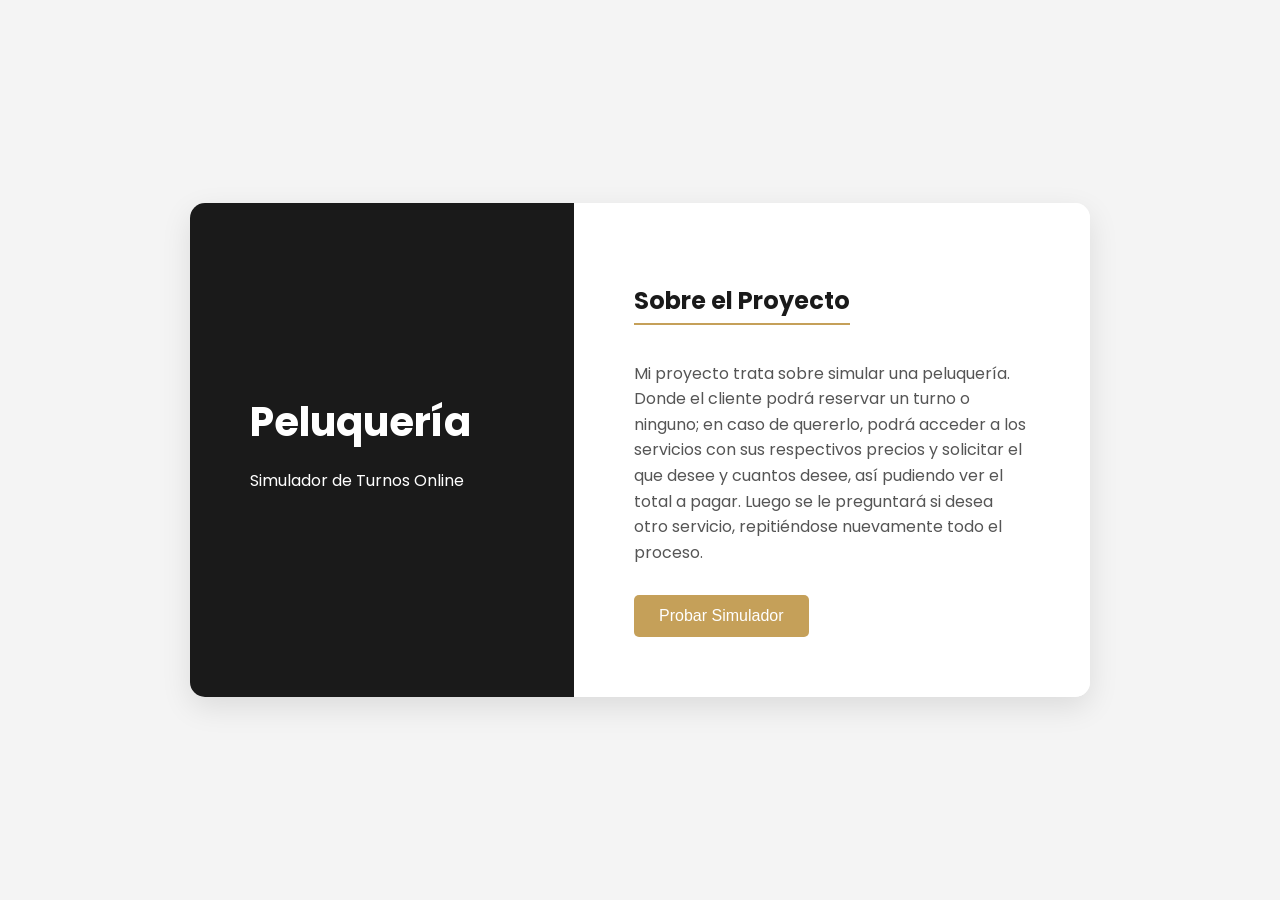
==== index.html @ aebc92c2 "Basicamente cree todo y ahora lo voy a subir para poder entregarlo" ====
<!DOCTYPE html>
<html lang="en">
<head>
    <meta charset="UTF-8">
    <meta name="viewport" content="width=device-width, initial-scale=1.0">
    <title>Document</title>
    <link rel="stylesheet" href="style.css">
</head>
<body>
    <div class="contenedor">
    <div class="lado-izquierdo">
        <h1>Peluquería </h1>
        <p class="subtitulo">Simulador de Turnos Online</p>
    </div>
    
    <div class="lado-derecho">
        <h2>Sobre el Proyecto</h2>
        <p>Mi proyecto trata sobre simular una peluquería. Donde el cliente podrá reservar un turno o ninguno; en caso de quererlo, podrá acceder a los servicios con sus respectivos precios y solicitar el que desee y cuantos desee, así pudiendo ver el total a pagar. Luego se le preguntará si desea otro servicio, repitiéndose nuevamente todo el proceso.</p>
        <button onclick="saludar()" class="btn-comenzar">Probar Simulador</button>
    </div>
</div>
    <script src="main.js"></script>
</body>
</html>
---- style.css ----
@import url('https://fonts.googleapis.com/css2?family=Poppins:wght@300;400;600&display=swap');

body {
    margin: 0;
    font-family: 'Poppins', sans-serif;
    background-color: #f4f4f4;
    display: flex;
    justify-content: center;
    align-items: center;
    height: 100vh;
}

.contenedor {
    display: flex;
    max-width: 900px;
    background: white;
    box-shadow: 0 10px 30px rgba(0,0,0,0.1);
    border-radius: 15px;
    overflow: hidden;
}


.lado-izquierdo {
    background-color: #1a1a1a;
    color: white;
    padding: 60px;
    flex: 1;
    display: flex;
    flex-direction: column;
    justify-content: center;
}

.lado-izquierdo h1 {
    font-size: 2.5rem;
    margin: 0;
}

.lado-izquierdo h1 span {
    color: #c5a059; 
    display: block;
}


.lado-derecho {
    padding: 60px;
    flex: 1.5;
    background-color: #ffffff;
}

.lado-derecho h2 {
    color: #1a1a1a;
    border-bottom: 2px solid #c5a059;
    display: inline-block;
    padding-bottom: 5px;
}

.lado-derecho p {
    line-height: 1.6;
    color: #555;
    margin-bottom: 30px;
}


.btn-comenzar {
    background-color: #c5a059;
    color: white;
    border: none;
    padding: 12px 25px;
    border-radius: 5px;
    font-size: 1rem;
    cursor: pointer;
    transition: 0.3s;
}

.btn-comenzar:hover {
    background-color: #a38446;
}
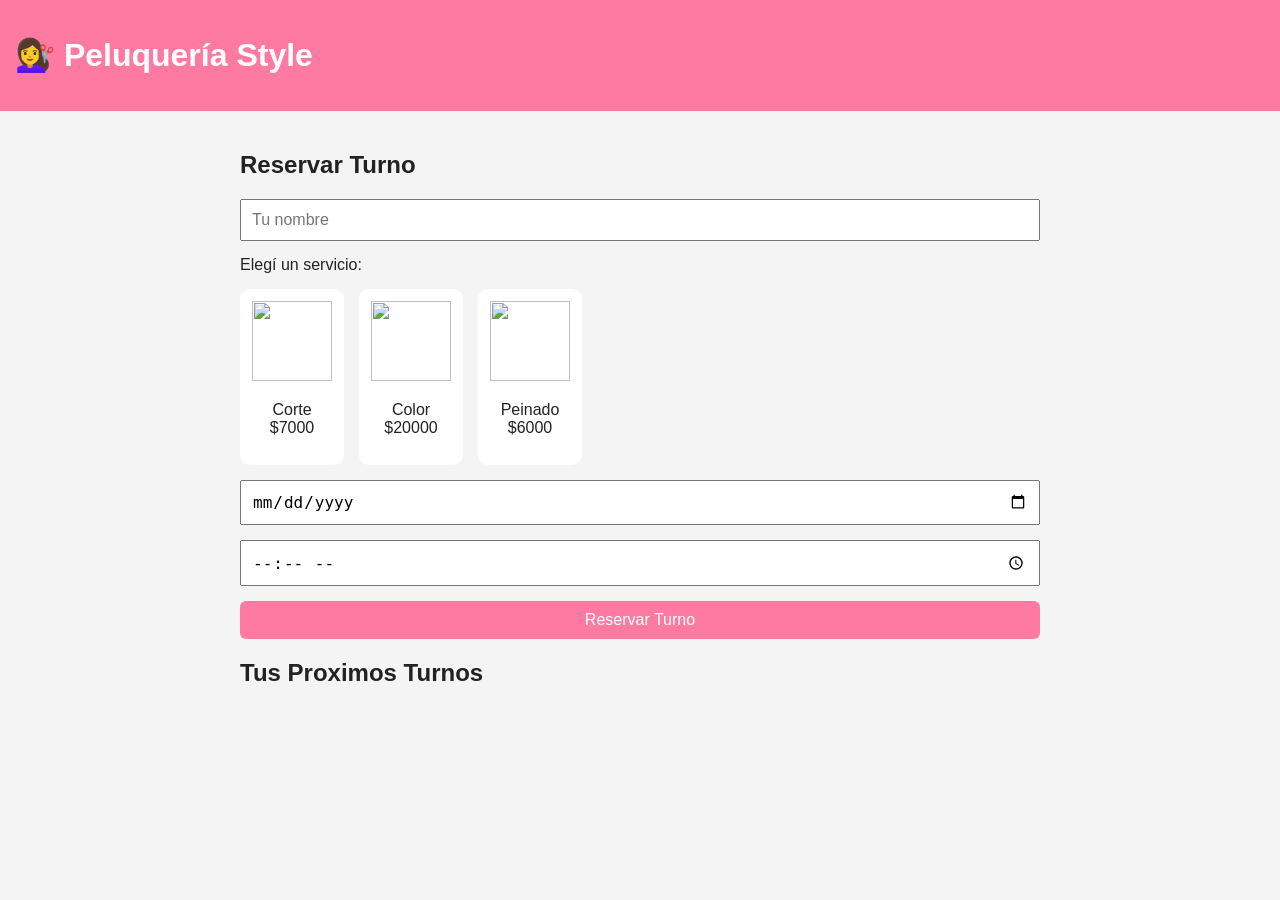
==== commit f0b2a1d6: "Cambie todo el js, ahora se guardan los turnos y cambio el diseño de la pagina" ====
--- a/index.html
+++ b/index.html
@@ -1,24 +1,69 @@
 <!DOCTYPE html>
-<html lang="en">
+<html lang="es">
 <head>
     <meta charset="UTF-8">
-    <meta name="viewport" content="width=device-width, initial-scale=1.0">
-    <title>Document</title>
+    <title>Peluquería Style</title>
     <link rel="stylesheet" href="style.css">
 </head>
+
 <body>
-    <div class="contenedor">
-    <div class="lado-izquierdo">
-        <h1>Peluquería </h1>
-        <p class="subtitulo">Simulador de Turnos Online</p>
-    </div>
-    
-    <div class="lado-derecho">
-        <h2>Sobre el Proyecto</h2>
-        <p>Mi proyecto trata sobre simular una peluquería. Donde el cliente podrá reservar un turno o ninguno; en caso de quererlo, podrá acceder a los servicios con sus respectivos precios y solicitar el que desee y cuantos desee, así pudiendo ver el total a pagar. Luego se le preguntará si desea otro servicio, repitiéndose nuevamente todo el proceso.</p>
-        <button onclick="saludar()" class="btn-comenzar">Probar Simulador</button>
-    </div>
-</div>
-    <script src="main.js"></script>
+
+<header>
+    <h1>💇‍♀️ Peluquería Style</h1>
+    <!-- <button id="darkModeBtn">🌙 Dark Mode</button> -->
+</header>
+
+<main>
+
+    <h2>Reservar Turno</h2>
+
+    <form id="formTurno">
+
+        <input type="text" id="nombre" placeholder="Tu nombre" required>
+
+        <label>Elegí un servicio:</label>
+
+        <div class="servicios">
+
+            <label id="corte" class="card">
+                <input type="radio" name="servicio" value="Corte" required>
+                <img src="https://i.imgur.com/Wk8KZ9p.png">
+                <p>Corte<br>
+                $7000
+                </p>
+            </label>
+
+            <label id="color" class="card">
+                <input type="radio" name="servicio" value="Color">
+                <img src="https://i.imgur.com/Y7pY7XK.png">
+                <p>Color <br>
+                $20000
+                </p>
+            </label>
+
+            <label id="peinado" class="card">
+                <input type="radio" name="servicio" value="Peinado">
+                <img src="https://i.imgur.com/cYQFZ4B.png">
+                <p>Peinado<br>
+                $6000
+                </p>
+            </label>
+
+        </div>
+
+        <input type="date" id="fecha" required>
+        <input type="time" id="hora" required>
+
+        <button id="boton" type="submit">Reservar Turno</button>
+
+    </form>
+
+    <h2>Tus Proximos Turnos</h2>
+    <div id="listaTurnos"></div>
+
+</main>
+
+<script src="maindos.js"></script>
+
 </body>
 </html>
--- a/style.css
+++ b/style.css
@@ -1,78 +1,108 @@
-
-@import url('https://fonts.googleapis.com/css2?family=Poppins:wght@300;400;600&display=swap');
-
 body {
+    font-family: Arial, sans-serif;
     margin: 0;
-    font-family: 'Poppins', sans-serif;
-    background-color: #f4f4f4;
-    display: flex;
-    justify-content: center;
-    align-items: center;
-    height: 100vh;
-}
-
-.contenedor {
-    display: flex;
-    max-width: 900px;
-    background: white;
-    box-shadow: 0 10px 30px rgba(0,0,0,0.1);
-    border-radius: 15px;
-    overflow: hidden;
-}
-
-
-.lado-izquierdo {
-    background-color: #1a1a1a;
-    color: white;
-    padding: 60px;
-    flex: 1;
-    display: flex;
-    flex-direction: column;
-    justify-content: center;
-}
-
-.lado-izquierdo h1 {
-    font-size: 2.5rem;
-    margin: 0;
-}
-
-.lado-izquierdo h1 span {
-    color: #c5a059; 
-    display: block;
-}
-
-
-.lado-derecho {
-    padding: 60px;
-    flex: 1.5;
-    background-color: #ffffff;
-}
-
-.lado-derecho h2 {
-    color: #1a1a1a;
-    border-bottom: 2px solid #c5a059;
-    display: inline-block;
-    padding-bottom: 5px;
-}
-
-.lado-derecho p {
-    line-height: 1.6;
-    color: #555;
-    margin-bottom: 30px;
-}
-
-
-.btn-comenzar {
-    background-color: #c5a059;
-    color: white;
-    border: none;
-    padding: 12px 25px;
-    border-radius: 5px;
-    font-size: 1rem;
-    cursor: pointer;
+    background: #f4f4f4;
+    color: #222;
     transition: 0.3s;
 }
 
-.btn-comenzar:hover {
-    background-color: #a38446;
+header {
+    display: flex;
+    justify-content: space-between;
+    align-items: center;
+    padding: 15px;
+    background: #ff7aa2;
+    color: white;
+}
+
+main {
+    max-width: 800px;
+    margin: auto;
+    padding: 20px;
+}
+
+form {
+    display: flex;
+    flex-direction: column;
+    gap: 15px;
+}
+
+input, button {
+    padding: 10px;
+    font-size: 16px;
+}
+
+button {
+    background: #ff7aa2;
+    border: none;
+    color: white;
+    cursor: pointer;
+    border-radius: 6px;
+}
+
+button:hover {
+    background: #ff4f85;
+}
+
+/* SERVICIOS */
+
+.servicios {
+    display: flex;
+    gap: 15px;
+}
+
+.card {
+    border: 2px solid transparent;
+    padding: 10px;
+    border-radius: 10px;
+    text-align: center;
+    cursor: pointer;
+    background: white;
+    transition: 0.3s;
+}
+
+.card img {
+    width: 80px;
+    height: 80px;
+}
+
+.card:hover {
+    transform: scale(1.05);
+}
+
+.card input {
+    display: none;
+}
+
+.card input:checked + img {
+    border: 3px solid #ff7aa2;
+    border-radius: 10px;
+}
+
+/* TURNOS */
+
+.turno {
+    background: white;
+    padding: 10px;
+    margin: 10px 0;
+    border-left: 5px solid #ff7aa2;
+}
+
+/* DARK MODE */
+
+.dark {
+    background: #1e1e1e;
+    color: white;
+}
+
+.dark header {
+    background: #111;
+}
+
+.dark .card {
+    background: #2a2a2a;
+}
+
+.dark .turno {
+    background: #2a2a2a;
 }
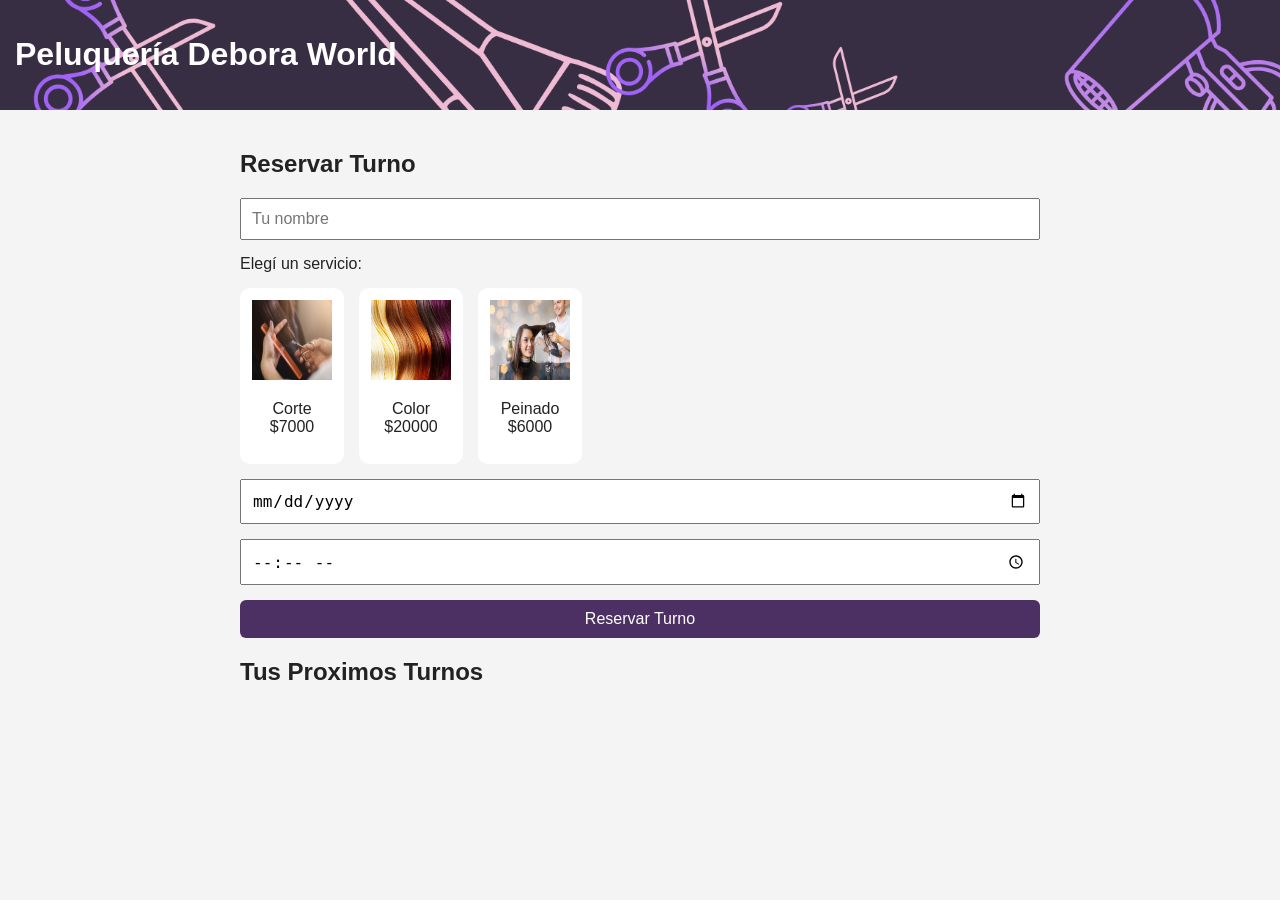
==== commit 1e715606: "le agregue mas estilo" ====
--- a/index.html
+++ b/index.html
@@ -2,14 +2,14 @@
 <html lang="es">
 <head>
     <meta charset="UTF-8">
-    <title>Peluquería Style</title>
+    <title>Peluquería Debora World</title>
     <link rel="stylesheet" href="style.css">
 </head>
 
 <body>
 
 <header>
-    <h1>💇‍♀️ Peluquería Style</h1>
+    <h1> Peluquería Debora World</h1>
     <!-- <button id="darkModeBtn">🌙 Dark Mode</button> -->
 </header>
 
@@ -27,7 +27,7 @@
 
             <label id="corte" class="card">
                 <input type="radio" name="servicio" value="Corte" required>
-                <img src="https://i.imgur.com/Wk8KZ9p.png">
+                <img src="corte.jpg">
                 <p>Corte<br>
                 $7000
                 </p>
@@ -35,7 +35,7 @@
 
             <label id="color" class="card">
                 <input type="radio" name="servicio" value="Color">
-                <img src="https://i.imgur.com/Y7pY7XK.png">
+                <img src="color.jpg">
                 <p>Color <br>
                 $20000
                 </p>
@@ -43,7 +43,7 @@
 
             <label id="peinado" class="card">
                 <input type="radio" name="servicio" value="Peinado">
-                <img src="https://i.imgur.com/cYQFZ4B.png">
+                <img src="peinado.jpg">
                 <p>Peinado<br>
                 $6000
                 </p>
@@ -63,7 +63,7 @@
 
 </main>
 
-<script src="maindos.js"></script>
+<script src="main.js"></script>
 
 </body>
 </html>
--- a/style.css
+++ b/style.css
@@ -11,7 +11,9 @@
     justify-content: space-between;
     align-items: center;
     padding: 15px;
-    background: #ff7aa2;
+    background-image: url("headeroficial.png");
+    background-repeat: no-repeat;
+    background-size: cover;
     color: white;
 }
 
@@ -33,7 +35,7 @@
 }
 
 button {
-    background: #ff7aa2;
+    background: #4c3063;
     border: none;
     color: white;
     cursor: pointer;
@@ -41,7 +43,7 @@
 }
 
 button:hover {
-    background: #ff4f85;
+    background: #e5a8bb;
 }
 
 /* SERVICIOS */
@@ -83,9 +85,62 @@
 
 .turno {
     background: white;
-    padding: 10px;
-    margin: 10px 0;
+    padding: 15px;
+    margin: 15px 0;
     border-left: 5px solid #ff7aa2;
+    border-radius: 8px;
+    box-shadow: 0 2px 8px rgba(0,0,0,0.1);
+    display: flex;
+    justify-content: space-between;
+    align-items: center;
+    gap: 15px;
+    transition: 0.3s;
+}
+
+.turno:hover {
+    box-shadow: 0 4px 12px rgba(0,0,0,0.15);
+}
+
+.turno-info {
+    flex: 1;
+}
+
+.turno-info p {
+    margin: 5px 0;
+    font-size: 14px;
+}
+
+.turno-botones {
+    display: flex;
+    gap: 10px;
+    flex-wrap: wrap;
+}
+
+.btn-cancelar, .btn-agregar {
+    padding: 8px 15px;
+    font-size: 14px;
+    border: none;
+    border-radius: 6px;
+    cursor: pointer;
+    transition: 0.3s;
+}
+
+.btn-cancelar {
+    background: #ff7aa2;
+    color: white;
+}
+
+.btn-cancelar:hover {
+    background: #ff5a7d;
+}
+
+.btn-agregar {
+    background: #4c3063;
+    color: white;
+}
+
+.btn-agregar:hover {
+    background: #3a234a;
 }
 
 /* DARK MODE */
